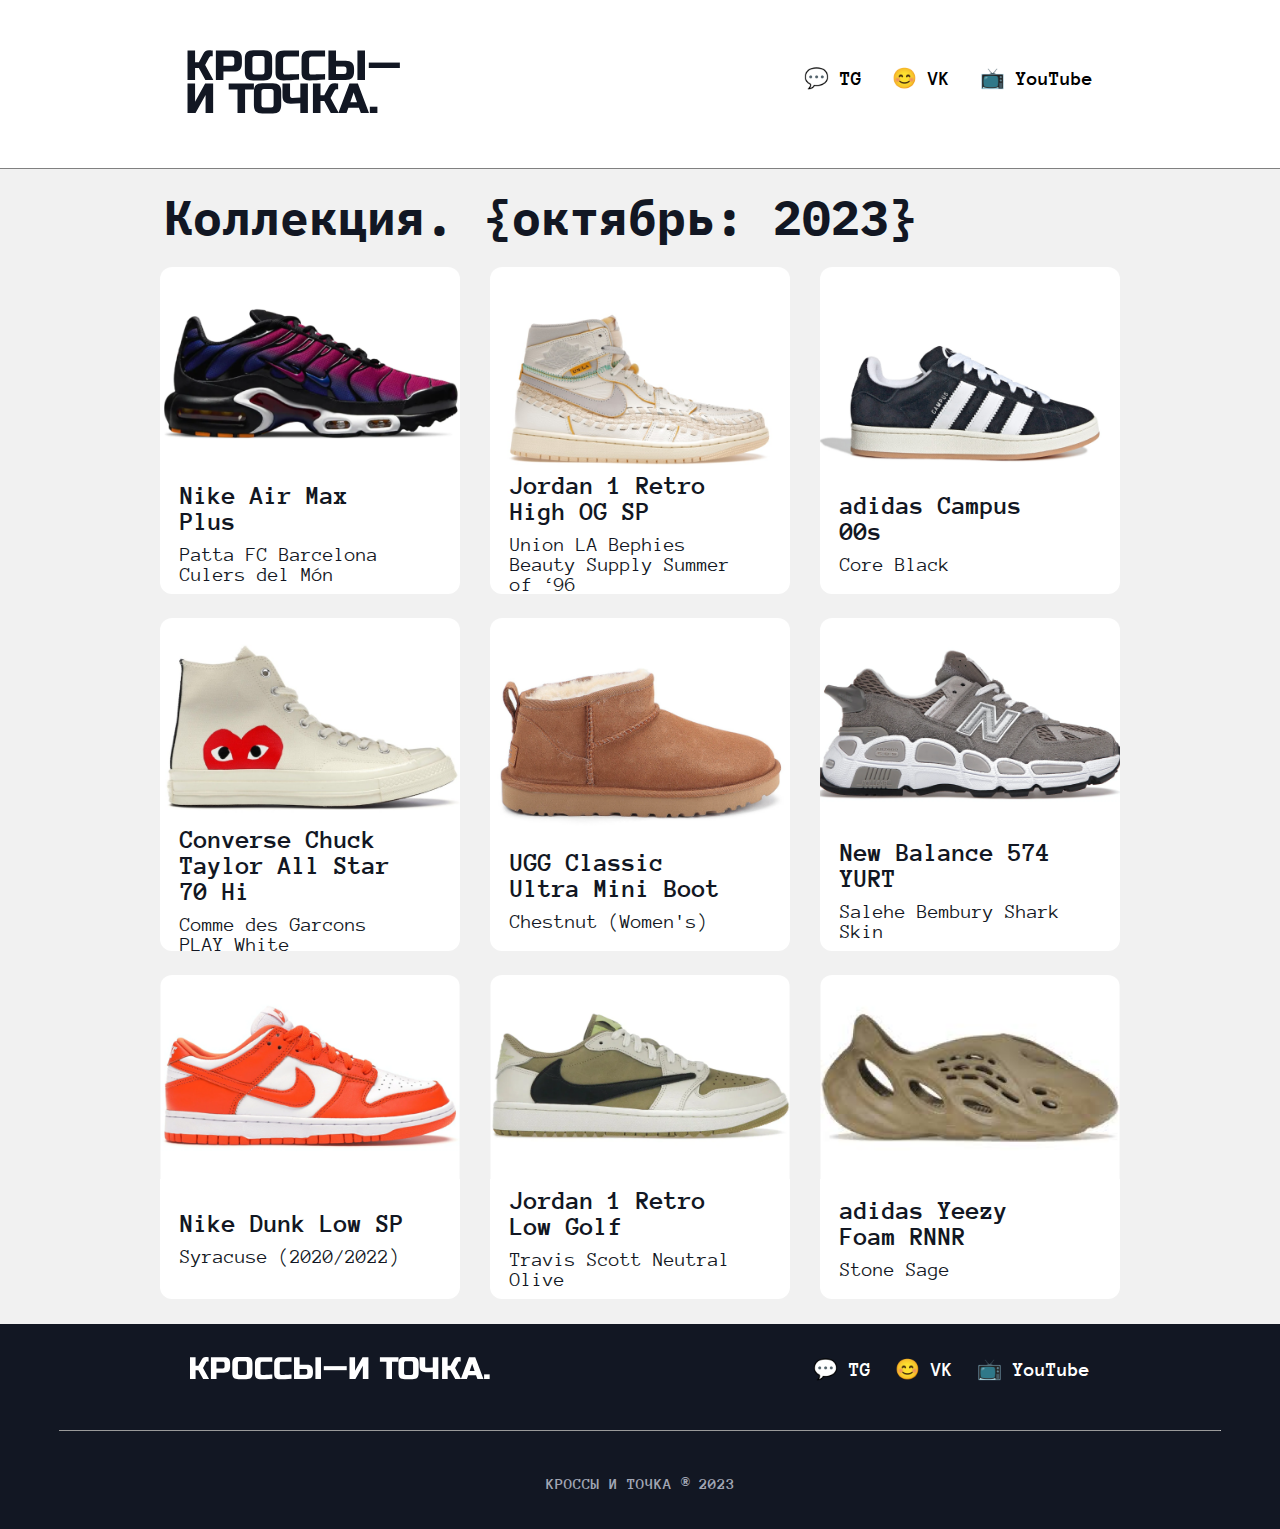
==== adidas.html @ ff378aad "2" ====
<!DOCTYPE html>
<html lang="ru">
<head>
    <meta charset="UTF-8">
    <meta name="viewport" content="width=device-width, initial-scale=1.0">
    <title>КРОССЫ — И ТОЧКА.</title>
    <link href="./styles/cdn.css" rel="stylesheet">
    <link href="./styles/style.css" rel="stylesheet">
</head>

<body>
    <header class="header">
        <div class="header__wrap">
            <a href="index.html">
                    <img class="icon" src="./images/logo.svg" alt="logo">
                </a>
            
            <ul class="header__links">
                <li class="header__link"><a href="https://web.telegram.org/">💬 TG</a></li>
                <li class="header__link"><a href="https://vk.com/xddxct">😊 VK</a></li>
                <li class="header__link"><a href="https://www.youtube.com/">📺 YouTube</a></li>
            </ul>
        </div>
    </header>
    
    
        <main class="main">
            
<section class="content">
    <h1 class="content__title"> Коллекция. {октябрь: 2023} </h1>
    <div class="content__cards">
        <div class="card">
            <img alt="Nike Air Max Plus" src="./images/1.png" class="card__image" />
            <div class="card__info">
                <a class="card__link" href="https://www.nike.com/at/en/launch/t/air-max-plus-fc-barcelona-patta-culers-del-món" target="_blank" rel="norefferer">
                    <h3 class="card__text card__text_title">Nike Air Max Plus</h3>
                    <p class="card__text card__text_author">Patta FC Barcelona Culers del Món</p>
                </a>
            </div>
        </div>
        <div class="card">
            <img alt="Jordan 1 Retro High OG SP" src="./images/2.png" class="card__image" />
            <div class="card__info">
                <a class="card__link" href="https://moscowstock.ru/jordan-1-retro-high-og-sp-union-la-bephies-beauty-supply-summer-of-96" target="_blank" rel="norefferer"> 
                    <h3 class="card__text card__text_title">Jordan 1 Retro High OG SP</h3>
                    <p class="card__text card__text_author">Union LA Bephies Beauty Supply Summer of ‘96</p>
                </a>
            </div>
        </div>
        <div class="card">
            <img alt="adidas Campus 00s" src="./images/3.png" class="card__image" />
            <div class="card__info">
                <a class="card__link" href="https://www.adidas.com/us/campus-00s-shoes/HQ8708.html" target="_blank" rel="norefferer">
                    <h3 class="card__text card__text_title">adidas Campus 00s</h3>
                    <p class="card__text card__text_author">Core Black</p>
                </a>
            </div>
        </div>
        <div class="card">
            <img alt="Converse Chuck Taylor All Star 70 Hi" src="./images/4.png" class="card__image" />
            <div class="card__info">
                <a class="card__link" href="https://nonconform.ru/catalog/brendy/converse/150205/?utm_source=eLama-yandex&utm_medium=cpc&utm_campaign=Товарная%20кампания%20%7C%20РФ&кампания%20%7C%20МСК%20СПб&utm_content=cid%7C89986797%7Cgid%7C5229850746%7Caid%7C14537752477%7Cadp%7Cno%7Cdvc%7Cdesktop%7Cpid%7C45810339018%7Crid%7C45810339018%7Cdid%7C45810339018%7Cpos%7Cpremium2%7Cadn%7Csearch%7Ccrid%7C0%7C&utm_term=---autotargeting&yclid=165938162242901&yclid=4856843331265888255" target="_blank" rel="norefferer">
                    <h3 class="card__text card__text_title">Converse Chuck Taylor All Star 70 Hi</h3>
                    <p class="card__text card__text_author">Comme des Garcons PLAY White</p>
                </a>
            </div>
        </div>
        <div class="card">
            <img alt="UGG Classic Ultra Mini Boot" src="./images/5.png" class="card__image" />
            <div class="card__info">
                <a class="card__link card__link_longer-title" href="https://go8shops.top/ProductDetail.aspx?iid=567777389&pr=46.88" target="_blank" rel="norefferer">
                    <h3 class="card__text card__text_title">UGG Classic Ultra Mini Boot</h3>
                    <p class="card__text card__text_author">Chestnut (Women's) </p>
                </a>
            </div>
        </div>
        <div class="card">
            <img alt="New Balance 574 YURT" src="./images/6.png" class="card__image" />
            <div class="card__info">
                <a class="card__link" href="https://slamdunk.shop/shop/muzhskoe/krossovki-mens/salehe-bembury-x-new-balance-574-yurt-shark-skin/" target="_blank" rel="norefferer">
                    <h3 class="card__text card__text_title">New Balance 574 YURT</h3>
                    <p class="card__text card__text_author">Salehe Bembury Shark Skin</p>
                </a>
            </div>
        </div>
        <div class="card">
            <img alt="Nike Dunk Low SP" src="./images/7.png" class="card__image" />
            <div class="card__info">
                <a class="card__link card__link_longer-author" href="https://meet-market.ru/product/dunk-low-sp-syracuse-2020-white-orange?size=39" target="_blank" rel="norefferer">
                    <h3 class="card__text card__text_title">Nike Dunk Low SP</h3>
                    <p class="card__text card__text_author">Syracuse (2020/2022)</p>
                </a>
            </div>
        </div>
        <div class="card">
            <img alt="Jordan 1 Retro Low Golf" src="./images/8.png" class="card__image" />
            <div class="card__info">
                <a class="card__link" href="https://moscowstock.ru/air-jordan-1-retro-low-golf-travis-scott-neutral-olive" target="_blank" rel="norefferer">
                    <h3 class="card__text card__text_title">Jordan 1 Retro Low Golf</h3>
                    <p class="card__text card__text_author">Travis Scott Neutral Olive</p>
                </a>
            </div>
        </div>
        <div class="card">
            <img alt="adidas Yeezy Foam RNNR" src="./images/9.png" class="card__image" />
            <div class="card__info">
                <a class="card__link card__link_long" href="https://moscowstock.ru/zagotovka-foam" target="_blank" rel="norefferer">
                    <h3 class="card__text card__text_title">adidas Yeezy Foam RNNR</h3>
                    <p class="card__text card__text_author">Stone Sage</p>
                </a>
            </div>
    </div>

</section>
        
        <footer class="footer">
            <div class="footer__wrap">
                <a href="https://www.figma.com/file/5VxgsJYsGiSS0QsI6bOkRY/КРОССЫ-—-И-ТОЧКА.-СТУДЕНТЫ?node-id=3412%3A82&mode=dev">
                <svg width="300" 
                     height="23"
                     viewBox="0 0 300 23" 
                     fill="none" 
                     xmlns="http://www.w3.org/2000/svg">
                    <path d="M294.073 17.3601H299.653V22.0101H294.073V17.3601Z" fill="white"/>
                    <path d="M276.869 22.0101H270.824L279.039 0.310059H285.239L293.454 22.0101H287.409L286.014 18.1351H278.264L276.869 22.0101ZM279.659 14.1051H284.619L282.139 6.82006L279.659 14.1051Z" fill="white"/>
                    <path d="M267.885 0C268.402 0 269.331 0.103333 270.675 0.31V4.495H269.435C269.125 4.495 268.846 4.59833 268.598 4.805C268.35 4.991 268.164 5.19767 268.04 5.425L265.095 11.005L271.14 22.01H265.25L260.445 13.175H257.655V22.01H252.075V0.31H257.655V8.835H260.445L263.545 2.945C263.999 2.077 264.557 1.37433 265.219 0.837C265.901 0.279 266.79 0 267.885 0Z" fill="white"/>
                    <path d="M242.772 14.8801C240.292 15.0867 237.947 15.1901 235.735 15.1901C233.545 15.1901 231.974 14.7147 231.023 13.7641C230.073 12.8134 229.597 11.3254 229.597 9.30006V0.310059H235.177V9.30006C235.177 9.77539 235.312 10.1577 235.58 10.4471C235.87 10.7157 236.252 10.8501 236.727 10.8501C238.422 10.8501 240.437 10.7467 242.772 10.5401V0.310059H248.352V22.0101H242.772V14.8801Z" fill="white"/>
                    <path d="M223.073 6.2C223.073 4.96 222.453 4.34 221.213 4.34H215.943C214.703 4.34 214.083 4.96 214.083 6.2V16.12C214.083 17.36 214.703 17.98 215.943 17.98H221.213C222.453 17.98 223.073 17.36 223.073 16.12V6.2ZM228.653 16.12C228.653 18.29 228.157 19.871 227.165 20.863C226.193 21.8343 224.623 22.32 222.453 22.32H214.703C212.533 22.32 210.952 21.8343 209.96 20.863C208.988 19.871 208.503 18.29 208.503 16.12V6.2C208.503 4.03 208.988 2.45933 209.96 1.488C210.952 0.496 212.533 0 214.703 0H222.453C224.623 0 226.193 0.496 227.165 1.488C228.157 2.45933 228.653 4.03 228.653 6.2V16.12Z" fill="white"/>
                    <path d="M201.989 22.0101H196.409V4.65006H189.899V0.310059H208.499V4.65006H201.989V22.0101Z" fill="white"/>
                    <path d="M178.421 22.0101H172.841V8.68006L165.401 22.0101H159.511V0.310059H165.091V13.6401L172.531 0.310059H178.421V22.0101Z" fill="white"/>
                    <path d="M133.787 13.175V9.14502H156.727V13.175H133.787Z" fill="white"/>
                    <path d="M109.6 7.75006H116.73C118.9 7.75006 120.47 8.24606 121.442 9.23806C122.434 10.2094 122.93 11.7801 122.93 13.9501V15.8101C122.93 17.9801 122.434 19.5611 121.442 20.5531C120.47 21.5244 118.9 22.0101 116.73 22.0101H104.02V0.310059H109.6V7.75006ZM130.99 22.0101H125.41V0.310059H130.99V22.0101ZM117.35 13.9501C117.35 12.7101 116.73 12.0901 115.49 12.0901H109.6V17.6701H115.49C116.73 17.6701 117.35 17.0501 117.35 15.8101V13.9501Z" fill="white"/>
                    <path d="M101.536 21.7001C96.9272 22.1134 93.1039 22.3201 90.0659 22.3201C88.0406 22.3201 86.5526 21.8447 85.6019 20.8941C84.6512 19.9434 84.1759 18.4554 84.1759 16.4301V6.51006C84.1759 4.34006 84.6616 2.76939 85.6329 1.79806C86.6249 0.806059 88.2059 0.310059 90.3759 0.310059H101.536V4.65006H91.6159C90.3759 4.65006 89.7559 5.27006 89.7559 6.51006V16.4301C89.7559 16.9054 89.8902 17.2877 90.1589 17.5771C90.4482 17.8457 90.8099 17.9801 91.2439 17.9801C91.6779 17.9801 92.1532 17.9801 92.6699 17.9801C93.1866 17.9594 93.7239 17.9387 94.2819 17.9181C94.8399 17.8974 95.3979 17.8767 95.9559 17.8561C96.5346 17.8354 97.2682 17.7941 98.1569 17.7321C99.0662 17.6701 100.193 17.5977 101.536 17.5151V21.7001Z" fill="white"/>
                    <path d="M82.3123 21.7001C77.7036 22.1134 73.8803 22.3201 70.8423 22.3201C68.8169 22.3201 67.3289 21.8447 66.3783 20.8941C65.4276 19.9434 64.9523 18.4554 64.9523 16.4301V6.51006C64.9523 4.34006 65.4379 2.76939 66.4093 1.79806C67.4013 0.806059 68.9823 0.310059 71.1523 0.310059H82.3123V4.65006H72.3923C71.1523 4.65006 70.5323 5.27006 70.5323 6.51006V16.4301C70.5323 16.9054 70.6666 17.2877 70.9353 17.5771C71.2246 17.8457 71.5863 17.9801 72.0203 17.9801C72.4543 17.9801 72.9296 17.9801 73.4463 17.9801C73.9629 17.9594 74.5003 17.9387 75.0583 17.9181C75.6163 17.8974 76.1743 17.8767 76.7323 17.8561C77.3109 17.8354 78.0446 17.7941 78.9333 17.7321C79.8426 17.6701 80.9689 17.5977 82.3123 17.5151V21.7001Z" fill="white"/>
                    <path d="M56.8777 6.2C56.8777 4.96 56.2577 4.34 55.0177 4.34H49.7477C48.5077 4.34 47.8877 4.96 47.8877 6.2V16.12C47.8877 17.36 48.5077 17.98 49.7477 17.98H55.0177C56.2577 17.98 56.8777 17.36 56.8777 16.12V6.2ZM62.4577 16.12C62.4577 18.29 61.9617 19.871 60.9697 20.863C59.9984 21.8343 58.4277 22.32 56.2577 22.32H48.5077C46.3377 22.32 44.7567 21.8343 43.7647 20.863C42.7934 19.871 42.3077 18.29 42.3077 16.12V6.2C42.3077 4.03 42.7934 2.45933 43.7647 1.488C44.7567 0.496 46.3377 0 48.5077 0H56.2577C58.4277 0 59.9984 0.496 60.9697 1.488C61.9617 2.45933 62.4577 4.03 62.4577 6.2V16.12Z" fill="white"/>
                    <path d="M20.9189 0.310059H33.9389C36.1089 0.310059 37.6796 0.806059 38.6509 1.79806C39.6429 2.76939 40.1389 4.34006 40.1389 6.51006V9.61006C40.1389 11.7801 39.6429 13.3611 38.6509 14.3531C37.6796 15.3244 36.1089 15.8101 33.9389 15.8101H26.4989V22.0101H20.9189V0.310059ZM34.5589 6.51006C34.5589 5.27006 33.9389 4.65006 32.6989 4.65006H26.4989V11.4701H32.6989C33.9389 11.4701 34.5589 10.8501 34.5589 9.61006V6.51006Z" fill="white"/>
                    <path d="M15.81 0C16.3267 0 17.2567 0.103333 18.6 0.31V4.495H17.36C17.05 4.495 16.771 4.59833 16.523 4.805C16.275 4.991 16.089 5.19767 15.965 5.425L13.02 11.005L19.065 22.01H13.175L8.37 13.175H5.58V22.01H0V0.31H5.58V8.835H8.37L11.47 2.945C11.9247 2.077 12.4827 1.37433 13.144 0.837C13.826 0.279 14.7147 0 15.81 0Z" fill="white"/>
                    </svg>
              </a>
                <ul class="footer__links">
                    <li class="footer__link"><a href="https://web.telegram.org/">💬 TG</a></li>
                    <li class="footer__link"><a href="https://vk.com/xddxct">😊 VK</a></li>
                    <li class="footer__link"><a href="https://www.youtube.com/">📺 YouTube</a></li>
                </ul>

            </div>
            <hr size="1px" width="1160px" class="hr">
           <div class="footer_picture">
            <p class="footer_pict">КРОССЫ И ТОЧКА ® 2023</p>
           </div>

        </footer>

    </main> 
</body>

</html>
---- styles/cdn.css ----
@font-face {
    font-family: "Anonymous Pro";
    src: url(./fonts/AnonymousPro-Regular.woff) format('woff'), 
    url(./fonts/AnonymousPro-Regular.ttf) format('truetype');
    font-weight: 400;
    font-style: normal;
    display: swap;
}

@font-face {
    font-family: "IBM Plex Mono";
    src: url(./fonts/IBMPlexMono-Bold.ttf) format('truetype');
    font-weight: 700;
    font-style: normal;
    display: swap;
}

@font-face {
    font-family: "Anonymous Pro";
    src: url(./fonts/AnonymousPro-Bold.woff) format('woff'), 
    url(./fonts/AnonymousPro-Bold.ttf) format('truetype');
    font-weight: 700;
    font-style: normal;
    display: swap;
}

@font-face {
    font-family: "Soyuz Grotesk";
    src: url(./fonts/Soyuz\ Grotesk\ Bold.woff) format('woff'), 
    url(./fonts/Soyuz\ Grotesk\ Bold.otf) format('opentype');
    font-weight: 700;
    font-style: normal;
    display: swap;
}

body {
    margin: 0;
}

.main {
    display: flex;
    flex-direction: column;
    justify-content: flex-start;
    align-items: center;
    width: 100%;
    min-height: 100vh;
    background: #F1F1F1;
    flex: 1 0 auto;
    color: #121723;
}

.content {
        max-width: 1440px;
        box-sizing: border-box;
        padding: 0 140px;

}

.content__title {
    color: #121723;
    font-family: "Anonymous Pro", sans-serif;
    font-size: 42px;
    font-style: normal;
    font-weight: 700;
    line-height: 100%;
    margin: 24px;
   
}

.content__cards {
   
    display: flex;
    flex-wrap: wrap;
    width: 100%;
    margin: 26px 0 0;
    row-gap: 24px;
    column-gap: 30px;
    justify-content: center;
}

.card {
    display: flex;
    flex-direction: column;
    align-items: flex-start;
    justify-content: center;
    width: 100%;
    max-width: 300px;
    
}

.card__image {
    width: 100%;
    height: 100%;
    max-height: 300px;
    object-fit: cover;
    object-position: center;
    border-radius: 12px 12px 0 0;
}

.card__info {
    display: flex;
    flex-direction: column;
    align-items: flex-start;
    justify-content: center;
    width: 100%;
    gap: 10px;
    margin: 0;
    border-radius: 0 0 12px 12px;
    background: white;
    min-height: 120px;
}


.card__link {
    width: 85%;
    gap: 10px;
    display: flex;
    flex-direction: column;
    color: #121723;
    text-decoration: none;
}

.card__text {
    font-family: "Anonymous Pro", sans-serif;
    font-size: 20px;
    font-style: normal;
    font-weight: 700;
    line-height: normal;
    margin: 0;
}

.card__text_title {
    font-size: 26px;
    margin-left: 20px;
    
}

.card__text_author {
    font-size: 20px;
    font-weight: 400;
    margin-left: 20px;
}

.card__link:visited {
    color: grey;
}

.card__link:hover {
    color:  #7aad7e;
}

.card__link:active {
    color: #5253FF;
}

@media screen and (max-width: 900px) {
    .content {
        margin: 32px 0;
    }

    .content__title {
        font-size: 24px;
    }

    .card__text_title {
        font-size: 20px;
    }

    .card__text_author {
        font-size: 16px;
    }

    .footer__text {
        font-size: 24px;
    }
}
---- styles/style.css ----
.header{
    width: 100%;
    flex-shrink: 0;
    border-bottom: 1px solid gray;
}

.header__wrap {
    display: flex;
    margin: 50px auto;
    justify-content: space-around;
}

.header__logo {
    height: 43px;
}

.header__links {
    display: flex;
    flex-direction: row;
    list-style: none;
    padding: 0;
}

.header__link a {
    color: var(--black, #000);
    font-family: Anonymous Pro;
    font-size: 20px;
    font-style: normal;
    font-weight: 700;
    margin-left: 30px;
    text-decoration: none;
}



.content__title {
    color: var(--black, #121723);
font-family: IBM Plex Mono;
font-size: 48px;
font-style: normal;
font-weight: 500;
line-height: 100%;
}


.container {
    max-width: 1190px;
    margin: 0 auto;
    padding: 0 15px;
  
}

.footer {
    background: var(--black, #121723);
    width: 100%;
    flex-shrink: 0;
    margin-top: 25px;
}

.footer__wrap {
    width: 1160px;
    display: flex;
    margin: 33px auto;
    justify-content: space-around;
}

.footer__logo {
    float: left;
    justify-content: space-between;
}

.footer__links {
    display: flex;
    list-style: none;
    margin-top: auto;
}

.footer__link a {
    color: var(--white, #fff);
    font-family: Anonymous Pro;
    font-size: 20px;
    font-style: normal;
    font-weight: 700;
    margin-left: 24px;
    text-decoration: none;
}

.footer_pict {
    color: var(--text_gray, #A1A6B4);
    font-family: Anonymous Pro;
    font-size: 16px;
    font-style: normal;
    font-weight: 700;
    line-height: normal;
    display: flex;
    flex-direction: column;
    align-items: center;
    justify-content: center;
}

.hr {
    position: relative;
    top: 70%;
    align-items: center;
    background: rgba(230, 232, 236, 0.40);
    
  }

.footer_picture {
    padding-bottom: 21px;
    padding-top: 21px;
}
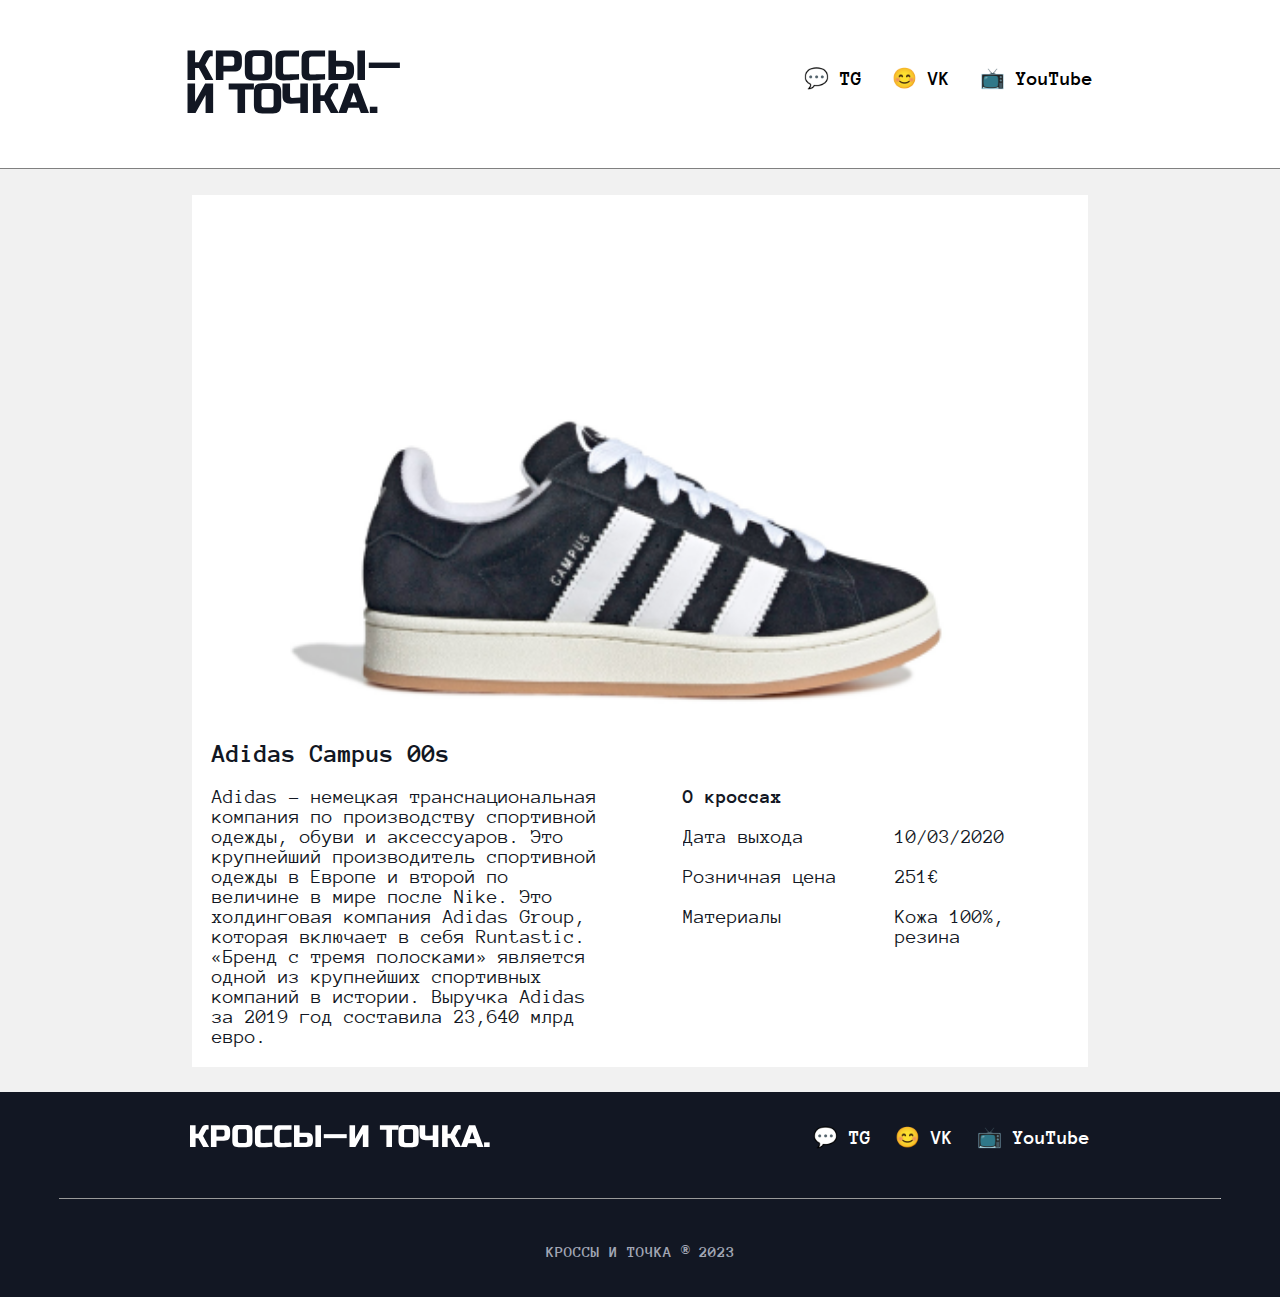
==== commit 130867e8: "7" ====
--- a/adidas.html
+++ b/adidas.html
@@ -4,8 +4,8 @@
     <meta charset="UTF-8">
     <meta name="viewport" content="width=device-width, initial-scale=1.0">
     <title>КРОССЫ — И ТОЧКА.</title>
-    <link href="./styles/cdn.css" rel="stylesheet">
     <link href="./styles/style.css" rel="stylesheet">
+    <link href="./styles/card.css" rel="stylesheet">
 </head>
 
 <body>
@@ -14,7 +14,7 @@
             <a href="index.html">
                     <img class="icon" src="./images/logo.svg" alt="logo">
                 </a>
-            
+
             <ul class="header__links">
                 <li class="header__link"><a href="https://web.telegram.org/">💬 TG</a></li>
                 <li class="header__link"><a href="https://vk.com/xddxct">😊 VK</a></li>
@@ -22,104 +22,40 @@
             </ul>
         </div>
     </header>
-    
-    
-        <main class="main">
-            
-<section class="content">
-    <h1 class="content__title"> Коллекция. {октябрь: 2023} </h1>
-    <div class="content__cards">
+    <main class="main">
+    <section class="content">
         <div class="card">
-            <img alt="Nike Air Max Plus" src="./images/1.png" class="card__image" />
+            <img alt="Adidas Campus 00s" src="./images/3.png" class="card__image" />
             <div class="card__info">
-                <a class="card__link" href="https://www.nike.com/at/en/launch/t/air-max-plus-fc-barcelona-patta-culers-del-món" target="_blank" rel="norefferer">
-                    <h3 class="card__text card__text_title">Nike Air Max Plus</h3>
-                    <p class="card__text card__text_author">Patta FC Barcelona Culers del Món</p>
-                </a>
+                <h3 class="card__text card__text_title">Adidas Campus 00s</h3>
+                <div class="card__description">
+                    <p class="card__text card__text__description">Adidas - немецкая транснациональная компания по производству спортивной одежды, обуви и аксессуаров. Это крупнейший производитель спортивной одежды в Европе и второй по величине в мире после Nike. Это холдинговая компания Adidas Group, которая включает в себя Runtastic. «Бренд с тремя полосками» является одной из крупнейших спортивных компаний в истории. Выручка Adidas за 2019 год составила 23,640 млрд евро. </p>
+                    <div class="card__text__extra">
+                        <p class="card__text ">О кроссах</p>
+                        <div class="card__text__extra__row">
+                            <p class="card__text card__text__description card__text__extra__key">Дата выхода</p>
+                            <p class="card__text card__text__description card__text__extra__value">10/03/2020</p>
+                        </div>
+                        <div class="card__text__extra__row">
+                            <p class="card__text card__text__description card__text__extra__key">Розничная цена</p>
+                            <p class="card__text card__text__description card__text__extra__value">251€</p>
+                        </div>
+                        <div class="card__text__extra__row">
+                            <p class="card__text card__text__description card__text__extra__key">Материалы</p>
+                            <p class="card__text card__text__description card__text__extra__value">Кожа 100%, резина</p>
+                        </div>
+                    </div>
+                </div>
             </div>
         </div>
-        <div class="card">
-            <img alt="Jordan 1 Retro High OG SP" src="./images/2.png" class="card__image" />
-            <div class="card__info">
-                <a class="card__link" href="https://moscowstock.ru/jordan-1-retro-high-og-sp-union-la-bephies-beauty-supply-summer-of-96" target="_blank" rel="norefferer"> 
-                    <h3 class="card__text card__text_title">Jordan 1 Retro High OG SP</h3>
-                    <p class="card__text card__text_author">Union LA Bephies Beauty Supply Summer of ‘96</p>
-                </a>
-            </div>
-        </div>
-        <div class="card">
-            <img alt="adidas Campus 00s" src="./images/3.png" class="card__image" />
-            <div class="card__info">
-                <a class="card__link" href="https://www.adidas.com/us/campus-00s-shoes/HQ8708.html" target="_blank" rel="norefferer">
-                    <h3 class="card__text card__text_title">adidas Campus 00s</h3>
-                    <p class="card__text card__text_author">Core Black</p>
-                </a>
-            </div>
-        </div>
-        <div class="card">
-            <img alt="Converse Chuck Taylor All Star 70 Hi" src="./images/4.png" class="card__image" />
-            <div class="card__info">
-                <a class="card__link" href="https://nonconform.ru/catalog/brendy/converse/150205/?utm_source=eLama-yandex&utm_medium=cpc&utm_campaign=Товарная%20кампания%20%7C%20РФ&кампания%20%7C%20МСК%20СПб&utm_content=cid%7C89986797%7Cgid%7C5229850746%7Caid%7C14537752477%7Cadp%7Cno%7Cdvc%7Cdesktop%7Cpid%7C45810339018%7Crid%7C45810339018%7Cdid%7C45810339018%7Cpos%7Cpremium2%7Cadn%7Csearch%7Ccrid%7C0%7C&utm_term=---autotargeting&yclid=165938162242901&yclid=4856843331265888255" target="_blank" rel="norefferer">
-                    <h3 class="card__text card__text_title">Converse Chuck Taylor All Star 70 Hi</h3>
-                    <p class="card__text card__text_author">Comme des Garcons PLAY White</p>
-                </a>
-            </div>
-        </div>
-        <div class="card">
-            <img alt="UGG Classic Ultra Mini Boot" src="./images/5.png" class="card__image" />
-            <div class="card__info">
-                <a class="card__link card__link_longer-title" href="https://go8shops.top/ProductDetail.aspx?iid=567777389&pr=46.88" target="_blank" rel="norefferer">
-                    <h3 class="card__text card__text_title">UGG Classic Ultra Mini Boot</h3>
-                    <p class="card__text card__text_author">Chestnut (Women's) </p>
-                </a>
-            </div>
-        </div>
-        <div class="card">
-            <img alt="New Balance 574 YURT" src="./images/6.png" class="card__image" />
-            <div class="card__info">
-                <a class="card__link" href="https://slamdunk.shop/shop/muzhskoe/krossovki-mens/salehe-bembury-x-new-balance-574-yurt-shark-skin/" target="_blank" rel="norefferer">
-                    <h3 class="card__text card__text_title">New Balance 574 YURT</h3>
-                    <p class="card__text card__text_author">Salehe Bembury Shark Skin</p>
-                </a>
-            </div>
-        </div>
-        <div class="card">
-            <img alt="Nike Dunk Low SP" src="./images/7.png" class="card__image" />
-            <div class="card__info">
-                <a class="card__link card__link_longer-author" href="https://meet-market.ru/product/dunk-low-sp-syracuse-2020-white-orange?size=39" target="_blank" rel="norefferer">
-                    <h3 class="card__text card__text_title">Nike Dunk Low SP</h3>
-                    <p class="card__text card__text_author">Syracuse (2020/2022)</p>
-                </a>
-            </div>
-        </div>
-        <div class="card">
-            <img alt="Jordan 1 Retro Low Golf" src="./images/8.png" class="card__image" />
-            <div class="card__info">
-                <a class="card__link" href="https://moscowstock.ru/air-jordan-1-retro-low-golf-travis-scott-neutral-olive" target="_blank" rel="norefferer">
-                    <h3 class="card__text card__text_title">Jordan 1 Retro Low Golf</h3>
-                    <p class="card__text card__text_author">Travis Scott Neutral Olive</p>
-                </a>
-            </div>
-        </div>
-        <div class="card">
-            <img alt="adidas Yeezy Foam RNNR" src="./images/9.png" class="card__image" />
-            <div class="card__info">
-                <a class="card__link card__link_long" href="https://moscowstock.ru/zagotovka-foam" target="_blank" rel="norefferer">
-                    <h3 class="card__text card__text_title">adidas Yeezy Foam RNNR</h3>
-                    <p class="card__text card__text_author">Stone Sage</p>
-                </a>
-            </div>
-    </div>
-
-</section>
-        
-        <footer class="footer">
+    </section>
+    <footer class="footer">
             <div class="footer__wrap">
                 <a href="https://www.figma.com/file/5VxgsJYsGiSS0QsI6bOkRY/КРОССЫ-—-И-ТОЧКА.-СТУДЕНТЫ?node-id=3412%3A82&mode=dev">
-                <svg width="300" 
+                <svg width="300"
                      height="23"
-                     viewBox="0 0 300 23" 
-                     fill="none" 
+                     viewBox="0 0 300 23"
+                     fill="none"
                      xmlns="http://www.w3.org/2000/svg">
                     <path d="M294.073 17.3601H299.653V22.0101H294.073V17.3601Z" fill="white"/>
                     <path d="M276.869 22.0101H270.824L279.039 0.310059H285.239L293.454 22.0101H287.409L286.014 18.1351H278.264L276.869 22.0101ZM279.659 14.1051H284.619L282.139 6.82006L279.659 14.1051Z" fill="white"/>
@@ -149,9 +85,8 @@
             <p class="footer_pict">КРОССЫ И ТОЧКА ® 2023</p>
            </div>
 
-        </footer>
-
-    </main> 
+    </footer>
+    </main>
 </body>
 
 </html>
--- a/styles/style.css
+++ b/styles/style.css
@@ -1,5 +1,5 @@
 
-.header{
+.header {
     width: 100%;
     flex-shrink: 0;
     border-bottom: 1px solid gray;
@@ -36,11 +36,11 @@
 
 .content__title {
     color: var(--black, #121723);
-font-family: IBM Plex Mono;
-font-size: 48px;
-font-style: normal;
-font-weight: 500;
-line-height: 100%;
+    font-family: IBM Plex Mono;
+    font-size: 48px;
+    font-style: normal;
+    font-weight: 500;
+    line-height: 100%;
 }
 
 
@@ -48,7 +48,7 @@
     max-width: 1190px;
     margin: 0 auto;
     padding: 0 15px;
-  
+
 }
 
 .footer {
@@ -104,10 +104,117 @@
     top: 70%;
     align-items: center;
     background: rgba(230, 232, 236, 0.40);
-    
+
   }
 
 .footer_picture {
     padding-bottom: 21px;
     padding-top: 21px;
-}+}
+
+@media only screen and (max-width: 1030px) {
+    .footer__link a {
+        font-size: 16px;
+        margin-left: 20px;
+    }
+
+    .footer__links {
+        margin-right: 150px;
+    }
+
+
+    .footer__pict {
+        font-size: 12px;
+    }
+
+
+    .header__logo {
+        height: 37px;
+    }
+
+    .header__link a {
+        font-size: 16px;
+    }
+}
+
+
+@media only screen and (max-width: 900px) {
+    .footer__links {
+        margin-right: 275px;
+    }
+}
+
+
+@media only screen and (max-width: 800px) {
+    .footer__links {
+        margin-right: 350px;
+    }
+}
+
+@media only screen and (max-width: 700px) {
+    .footer__links {
+        margin-right: 450px;
+    }
+}
+
+@media only screen and (max-width: 600px) {
+    .footer__link a {
+        font-size: 14px;
+        margin-left: 16px;
+    }
+
+    .footer__links {
+        margin-right: 550px;
+    }
+
+
+    .footer__pict {
+        font-size: 8px;
+    }
+
+
+    .header__logo {
+        height: 30px;
+    }
+
+    .header__link a {
+        font-size: 16px;
+    }
+}
+
+@media only screen and (max-width: 500px) {
+    .header__wrap {
+        display: block;
+        margin: 50px 100px;
+        gap: 24px;
+    }
+
+    .icon {
+        margin-left: 40px;
+    }
+
+    .footer__wrap {
+        display: block;
+        margin: 50px 100px;
+        gap: 24px;
+    }
+}
+
+@media only screen and (max-width: 400px) {
+    .icon {
+        margin-left: 0px;
+    }
+
+    .header__links {
+        display: flex;
+    }
+
+    .header__link a {
+        display: flex;
+        margin: 10px auto;
+        font-size: 20px;
+    }
+
+    .footer-
+
+}
--- a/styles/card.css
+++ b/styles/card.css
@@ -0,0 +1,187 @@
+@font-face {
+    font-family: "Anonymous Pro";
+    src: url(./fonts/AnonymousPro-Regular.woff) format('woff'),
+    url(./fonts/AnonymousPro-Regular.ttf) format('truetype');
+    font-weight: 400;
+    font-style: normal;
+    display: swap;
+}
+
+@font-face {
+    font-family: "IBM Plex Mono";
+    src: url(./fonts/IBMPlexMono-Bold.ttf) format('truetype');
+    font-weight: 700;
+    font-style: normal;
+    display: swap;
+}
+
+@font-face {
+    font-family: "Anonymous Pro";
+    src: url(./fonts/AnonymousPro-Bold.woff) format('woff'),
+    url(./fonts/AnonymousPro-Bold.ttf) format('truetype');
+    font-weight: 700;
+    font-style: normal;
+    display: swap;
+}
+
+@font-face {
+    font-family: "Soyuz Grotesk";
+    src: url(./fonts/Soyuz\ Grotesk\ Bold.woff) format('woff'),
+    url(./fonts/Soyuz\ Grotesk\ Bold.otf) format('opentype');
+    font-weight: 700;
+    font-style: normal;
+    display: swap;
+}
+
+body {
+    margin: 0;
+}
+
+.main {
+    display: flex;
+    flex-direction: column;
+    align-items: center;
+    width: 100%;
+    background: #F1F1F1;
+    color: #121723;
+}
+
+.content {
+    max-width: 1440px;
+    box-sizing: border-box;
+    padding: 10px 20px;
+    width: 70%;
+    background: #FFFFFF;
+    margin-top: 26px;
+}
+
+.content__title {
+    color: #121723;
+    font-family: "Anonymous Pro", sans-serif;
+    font-size: 42px;
+    font-style: normal;
+    font-weight: 700;
+    line-height: 100%;
+    margin: 24px;
+
+}
+
+.card {
+    width: 100%;
+    height: 100%;
+    margin: 26px 0 0;
+    column-gap: 30px;
+    justify-content: center;
+}
+
+.card__image {
+    width: 900px;
+    height: 600px;
+    border-radius: 50px 50px 0 0;
+    display: block;
+    margin-left: auto;
+    margin-right: auto;
+}
+
+.card__info {
+    flex-direction: column;
+    align-items: flex-start;
+    justify-content: center;
+    width: 100%;
+    gap: 10px;
+    margin: 0;
+    border-radius: 0 0 12px 12px;
+    background: white;
+    min-height: 120px;
+}
+
+
+.card__text {
+    font-family: "Anonymous Pro", sans-serif;
+    font-size: 20px;
+    font-style: normal;
+    font-weight: 700;
+    line-height: normal;
+    margin: 0;
+    padding: 10px 0px;
+}
+
+.card__text_title {
+    font-size: 26px;
+}
+
+.card__description {
+    display: block;
+}
+
+.card__text__description {
+    font-size: 20px;
+    font-weight: 400;
+    float: left;
+    width: 45%;
+}
+
+.card__text__extra {
+    float: right;
+    width: 45%;
+    font-size: 20px;
+    font-weight: 400;
+}
+
+.card__text__extra__row {
+    display: block;
+    overflow: hidden;
+}
+
+.card__text__extra__key {
+    float: left;
+}
+
+.card__text__extra__value {
+    float: right;
+}
+
+
+
+@media only screen and (max-width: 1317px) {
+    .card__image {
+        width: 700px;
+        height: 500px;
+    }
+}
+
+@media only screen and (max-width: 1030px) {
+    .card__image {
+        width: 500px;
+        height: 350px;
+    }
+
+    .card__text__description {
+        font-size: 16px;
+    }
+}
+
+@media only screen and (max-width: 744px) {
+    .card__image {
+        width: 300px;
+        height: 225px;
+    }
+
+    .card__text__description {
+        font-size: 14px;
+    }
+}
+
+@media only screen and (max-width: 800px) {
+    .content {
+        margin: 32px 0;
+    }
+
+    .content__title {
+        font-size: 24px;
+    }
+
+    .card__text__title {
+        font-size: 20px;
+    }
+}
